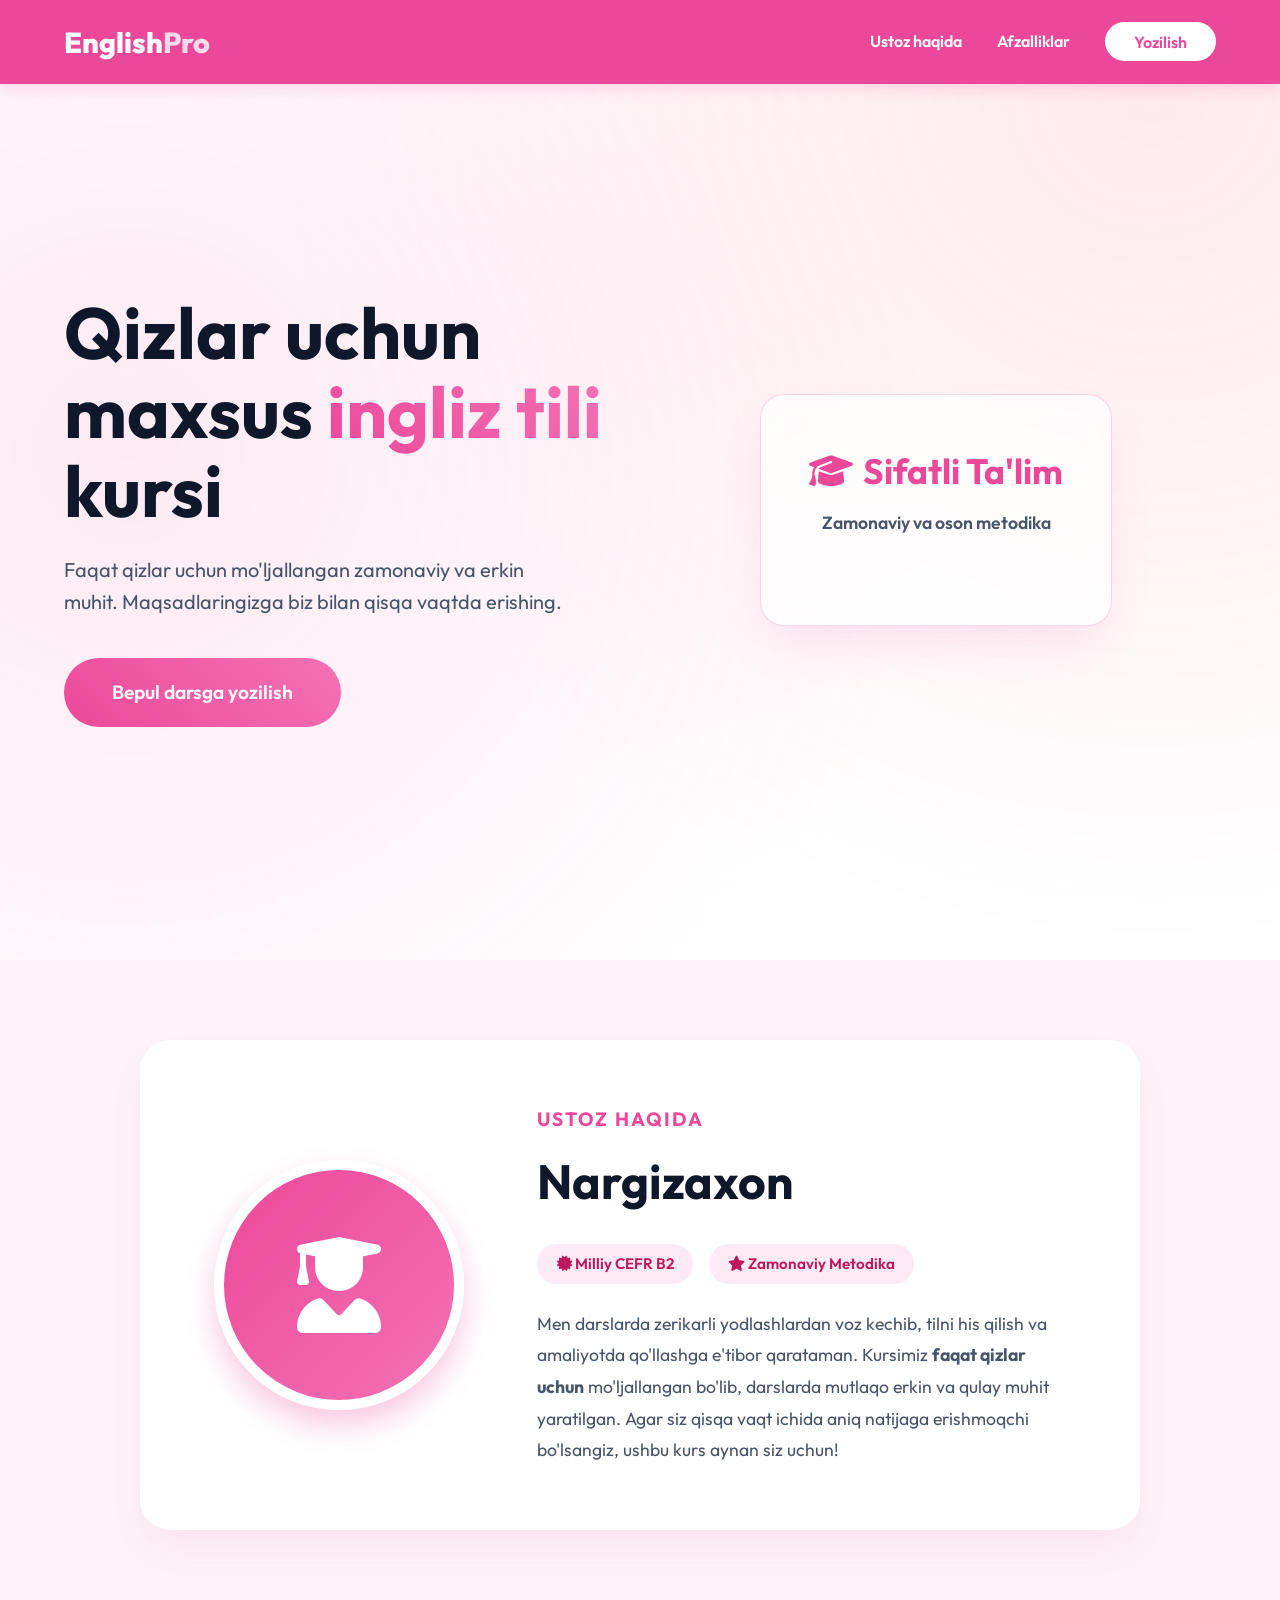
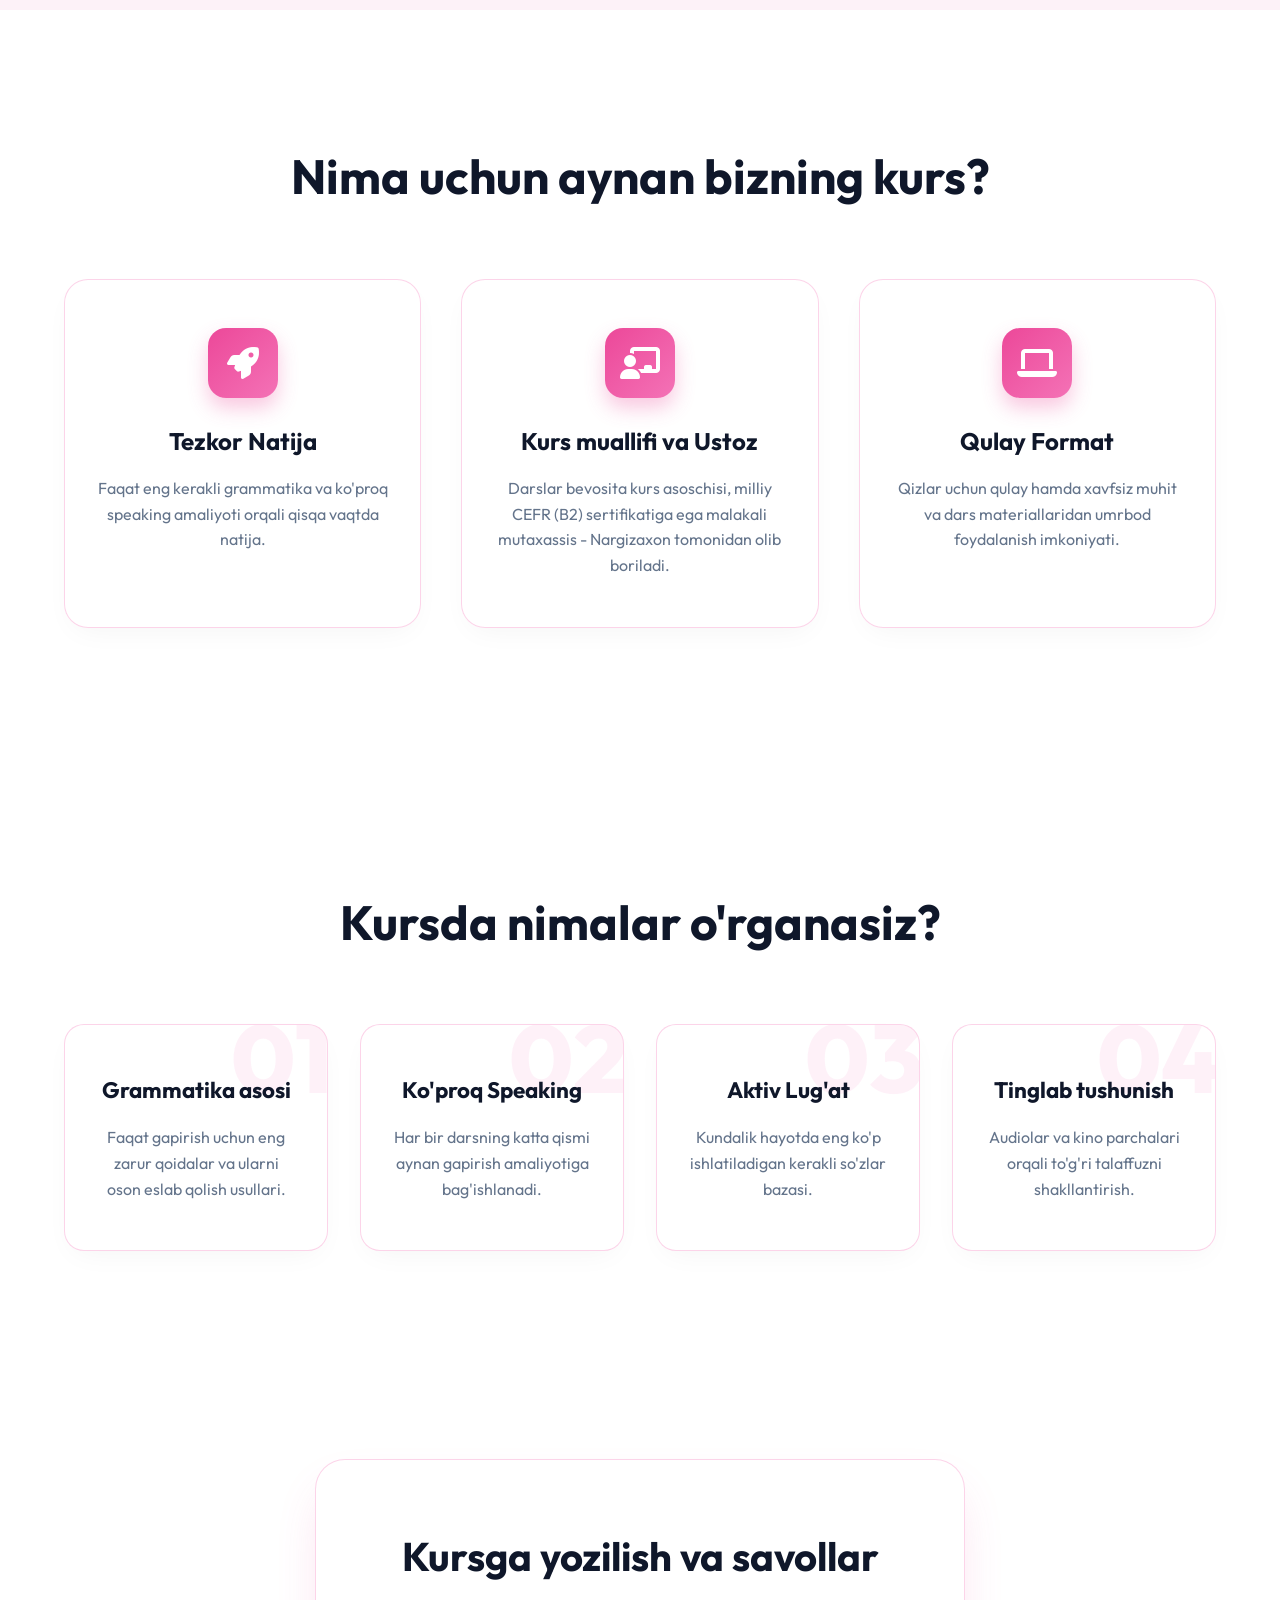
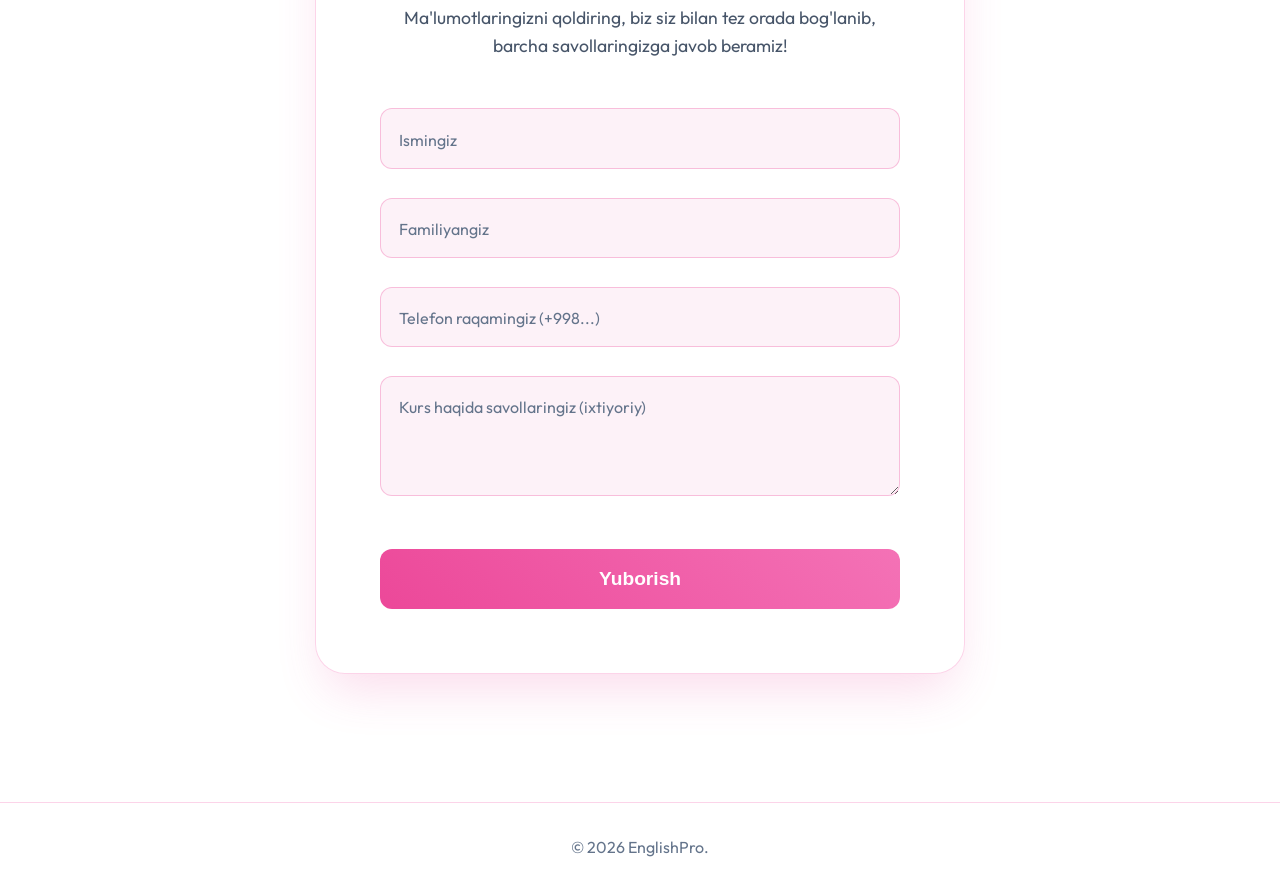
==== index.html @ aa1585ba "Add files via upload" ====
<!DOCTYPE html>
<html lang="uz">
<head>
    <meta charset="UTF-8">
    <meta name="viewport" content="width=device-width, initial-scale=1.0">
    <title>Ingliz Tili Kurslari - Eng yaxshi natija</title>
    <meta name="description" content="Zamonaviy metodika asosida ingliz tilini tez va oson o'rganing.">
    <link rel="stylesheet" href="style.css">
    <link href="https://fonts.googleapis.com/css2?family=Outfit:wght@300;400;600;800&display=swap" rel="stylesheet">
    <link rel="stylesheet" href="https://cdnjs.cloudflare.com/ajax/libs/font-awesome/6.4.0/css/all.min.css">
</head>
<body>
    <header class="navbar">
        <div class="logo">English<span>Pro</span></div>
        <nav>
            <a href="#teacher">Ustoz haqida</a>
            <a href="#features">Afzalliklar</a>
            <a href="#contact" class="btn-primary">Yozilish</a>
        </nav>
    </header>

    <main>
        <section class="hero">
            <div class="hero-content">
                <h1>Qizlar uchun maxsus <span class="highlight">ingliz tili</span> kursi</h1>
                <p>Faqat qizlar uchun mo'ljallangan zamonaviy va erkin muhit. Maqsadlaringizga biz bilan qisqa vaqtda erishing.</p>
                <a href="#contact" class="btn-large">Bepul darsga yozilish</a>
            </div>
            <div class="hero-image">
                <div class="glass-card">
                    <h3 style="font-size: 2.2rem; color: #ec4899;"><i class="fa-solid fa-graduation-cap" style="margin-right: 10px;"></i>Sifatli Ta'lim</h3>
                    <p style="font-size: 1.1rem; margin-top: 10px; font-weight: 600;">Zamonaviy va oson metodika</p>
                </div>
            </div>
        </section>

        <section id="teacher" class="teacher-section">
            <div class="teacher-container">
                <div class="teacher-image">
                    <div class="avatar-placeholder">
                        <i class="fa-solid fa-user-graduate"></i>
                    </div>
                </div>
                <div class="teacher-info">
                    <h2>Ustoz haqida</h2>
                    <h3 class="teacher-name">Nargizaxon</h3>
                    <div class="badges">
                        <span class="badge"><i class="fa-solid fa-certificate"></i> Milliy CEFR B2</span>
                        <span class="badge"><i class="fa-solid fa-star"></i> Zamonaviy Metodika</span>
                    </div>
                    <p>Men darslarda zerikarli yodlashlardan voz kechib, tilni his qilish va amaliyotda qo'llashga e'tibor qarataman. Kursimiz <b>faqat qizlar uchun</b> mo'ljallangan bo'lib, darslarda mutlaqo erkin va qulay muhit yaratilgan. Agar siz qisqa vaqt ichida aniq natijaga erishmoqchi bo'lsangiz, ushbu kurs aynan siz uchun!</p>
                </div>
            </div>
        </section>

        <section id="features" class="features">
            <h2>Nima uchun aynan bizning kurs?</h2>
            <div class="features-grid">
                <div class="feature-card">
                    <div class="icon"><i class="fa-solid fa-rocket"></i></div>
                    <h3>Tezkor Natija</h3>
                    <p>Faqat eng kerakli grammatika va ko'proq speaking amaliyoti orqali qisqa vaqtda natija.</p>
                </div>
                <div class="feature-card">
                    <div class="icon"><i class="fa-solid fa-chalkboard-user"></i></div>
                    <h3>Kurs muallifi va Ustoz</h3>
                    <p>Darslar bevosita kurs asoschisi, milliy CEFR (B2) sertifikatiga ega malakali mutaxassis - Nargizaxon tomonidan olib boriladi.</p>
                </div>
                <div class="feature-card">
                    <div class="icon"><i class="fa-solid fa-laptop"></i></div>
                    <h3>Qulay Format</h3>
                    <p>Qizlar uchun qulay hamda xavfsiz muhit va dars materiallaridan umrbod foydalanish imkoniyati.</p>
                </div>
            </div>
        </section>

        <section id="curriculum" class="curriculum">
            <h2>Kursda nimalar o'rganasiz?</h2>
            <div class="curriculum-grid">
                <div class="curriculum-item">
                    <div class="step">01</div>
                    <h4>Grammatika asosi</h4>
                    <p>Faqat gapirish uchun eng zarur qoidalar va ularni oson eslab qolish usullari.</p>
                </div>
                <div class="curriculum-item">
                    <div class="step">02</div>
                    <h4>Ko'proq Speaking</h4>
                    <p>Har bir darsning katta qismi aynan gapirish amaliyotiga bag'ishlanadi.</p>
                </div>
                <div class="curriculum-item">
                    <div class="step">03</div>
                    <h4>Aktiv Lug'at</h4>
                    <p>Kundalik hayotda eng ko'p ishlatiladigan kerakli so'zlar bazasi.</p>
                </div>
                <div class="curriculum-item">
                    <div class="step">04</div>
                    <h4>Tinglab tushunish</h4>
                    <p>Audiolar va kino parchalari orqali to'g'ri talaffuzni shakllantirish.</p>
                </div>
            </div>
        </section>

        <section id="contact" class="contact-section">
            <div class="contact-container">
                <h2>Kursga yozilish va savollar</h2>
                <p>Ma'lumotlaringizni qoldiring, biz siz bilan tez orada bog'lanib, barcha savollaringizga javob beramiz!</p>
                
                <form name="course-contact" method="POST" data-netlify="true" action="/success.html" class="contact-form">
                    <div class="input-group">
                        <input type="text" name="name" id="name" required placeholder=" ">
                        <label for="name">Ismingiz</label>
                    </div>
                    <div class="input-group">
                        <input type="text" name="surname" id="surname" required placeholder=" ">
                        <label for="surname">Familiyangiz</label>
                    </div>
                    <div class="input-group">
                        <input type="tel" name="phone" id="phone" required placeholder=" ">
                        <label for="phone">Telefon raqamingiz (+998...)</label>
                    </div>
                    <div class="input-group">
                        <textarea name="question" id="question" rows="4" placeholder=" "></textarea>
                        <label for="question">Kurs haqida savollaringiz (ixtiyoriy)</label>
                    </div>
                    <button type="submit" class="btn-submit">Yuborish</button>
                </form>
            </div>
        </section>
    </main>

    <footer>
        <p>&copy; 2026 EnglishPro.</p>
    </footer>

    <script src="script.js"></script>
</body>
</html>
---- style.css ----
:root {
    --bg-color: #ffffff;
    --text-color: #334155;
    --heading-color: #0f172a;
    --primary: #ec4899; /* Stronger pink for buttons and highlights */
    --primary-hover: #be185d;
    --secondary: #f472b6; /* Light pink */
    --glass-bg: rgba(255, 255, 255, 0.7);
    --glass-border: rgba(244, 114, 182, 0.3);
    --input-bg: #fdf2f8; /* Very light pink background for inputs */
}

* { margin: 0; padding: 0; box-sizing: border-box; }
body {
    font-family: 'Outfit', sans-serif;
    background-color: var(--bg-color);
    color: var(--text-color);
    line-height: 1.6;
    overflow-x: hidden;
}

/* Background gradient effects */
body::before {
    content: '';
    position: fixed;
    top: -50%; left: -50%; width: 200%; height: 200%;
    background: radial-gradient(circle at 30% 50%, rgba(244, 114, 182, 0.15), transparent 40%),
                radial-gradient(circle at 70% 30%, rgba(251, 113, 133, 0.15), transparent 40%);
    z-index: -1; pointer-events: none;
}

.navbar {
    display: flex; justify-content: space-between; align-items: center;
    padding: 1.2rem 5%; position: fixed; width: 100%; top: 0; z-index: 100;
    background: var(--primary);
    box-shadow: 0 4px 15px rgba(236, 72, 153, 0.2);
}

.logo { font-size: 1.8rem; font-weight: 800; color: white; }
.logo span { color: rgba(255,255,255,0.8); }

nav a {
    color: white; text-decoration: none; margin-left: 2rem;
    font-weight: 600; transition: opacity 0.3s;
}
nav a:hover:not(.btn-primary) { opacity: 0.8; color: white; }

.btn-primary {
    background: var(--primary); color: white !important;
    padding: 0.6rem 1.8rem; border-radius: 50px; transition: all 0.3s;
}
.btn-primary:hover {
    background: var(--primary-hover); transform: translateY(-2px);
    box-shadow: 0 10px 20px rgba(236, 72, 153, 0.3);
}
.navbar .btn-primary {
    background: white; color: var(--primary) !important;
}
.navbar .btn-primary:hover {
    background: #f8fafc; color: var(--primary-hover) !important;
    box-shadow: 0 10px 20px rgba(0, 0, 0, 0.1);
}

.hero {
    min-height: 100vh; display: flex; align-items: center; justify-content: space-between;
    padding: 0 5%; margin-top: 60px;
}
.hero-content { flex: 1; padding-right: 2rem; }
.hero h1 { font-size: 4.5rem; line-height: 1.1; margin-bottom: 1.5rem; color: var(--heading-color); }
.highlight {
    background: linear-gradient(45deg, var(--primary), var(--secondary));
    -webkit-background-clip: text; -webkit-text-fill-color: transparent;
}
.hero p { font-size: 1.25rem; color: #475569; margin-bottom: 2.5rem; max-width: 500px; }

.btn-large {
    display: inline-block; background: linear-gradient(45deg, var(--primary), var(--secondary));
    color: white; padding: 1.2rem 3rem; font-size: 1.2rem; font-weight: 600;
    text-decoration: none; border-radius: 50px; transition: all 0.3s;
}
.btn-large:hover {
    transform: translateY(-3px) scale(1.05); box-shadow: 0 15px 30px rgba(236, 72, 153, 0.4);
}

.hero-image { flex: 1; display: flex; justify-content: center; align-items: center; position: relative; }
.glass-card {
    background: var(--glass-bg); backdrop-filter: blur(12px); -webkit-backdrop-filter: blur(12px);
    border: 1px solid var(--glass-border); padding: 3rem; border-radius: 24px; text-align: center;
    animation: float 6s ease-in-out infinite; box-shadow: 0 25px 50px -12px rgba(236, 72, 153, 0.15);
}
@keyframes float { 0%, 100% { transform: translateY(0); } 50% { transform: translateY(-20px); } }

.features { padding: 8rem 5%; text-align: center; }
.features h2 { font-size: 3rem; margin-bottom: 4rem; color: var(--heading-color); }
.features-grid { display: grid; grid-template-columns: repeat(auto-fit, minmax(300px, 1fr)); gap: 2.5rem; }
.feature-card {
    background: var(--glass-bg); border: 1px solid var(--glass-border);
    padding: 3rem 2rem; border-radius: 24px; transition: all 0.4s;
    box-shadow: 0 10px 30px -10px rgba(0,0,0,0.05);
}
.feature-card:hover {
    transform: translateY(-15px); border-color: var(--primary);
    box-shadow: 0 20px 40px -10px rgba(236, 72, 153, 0.2);
}
.feature-card .icon {
    font-size: 2rem;
    margin-bottom: 1.5rem;
    color: white;
    background: linear-gradient(135deg, var(--primary), var(--secondary));
    width: 70px;
    height: 70px;
    display: inline-flex;
    align-items: center;
    justify-content: center;
    border-radius: 18px;
    box-shadow: 0 10px 20px rgba(236, 72, 153, 0.3);
}
.feature-card h3 { font-size: 1.5rem; margin-bottom: 1rem; color: var(--heading-color); }
.feature-card p { color: #64748b; }

/* Teacher Section */
.teacher-section { padding: 5rem 5%; background: var(--input-bg); }
.teacher-container {
    display: flex; gap: 4rem; align-items: center; max-width: 1000px; margin: 0 auto;
    background: white; padding: 4rem; border-radius: 30px;
    box-shadow: 0 20px 40px -10px rgba(236, 72, 153, 0.1);
}
.teacher-image { flex: 1; display: flex; justify-content: center; }
.avatar-placeholder {
    width: 250px; height: 250px; background: linear-gradient(135deg, var(--primary), var(--secondary));
    border-radius: 50%; display: flex; align-items: center; justify-content: center;
    color: white; font-size: 6rem; box-shadow: 0 15px 30px rgba(236, 72, 153, 0.3);
    border: 10px solid white;
}
.teacher-info { flex: 2; text-align: left; }
.teacher-info h2 { color: var(--primary); font-size: 1.2rem; text-transform: uppercase; letter-spacing: 2px; margin-bottom: 0.5rem; }
.teacher-name { font-size: 3rem; color: var(--heading-color); margin-bottom: 1.5rem; }
.badges { display: flex; gap: 1rem; margin-bottom: 1.5rem; flex-wrap: wrap; }
.badge {
    background: rgba(244, 114, 182, 0.15); color: var(--primary-hover);
    padding: 0.5rem 1.2rem; border-radius: 50px; font-weight: 600; font-size: 0.95rem;
}
.teacher-info p { color: #475569; font-size: 1.1rem; line-height: 1.8; }

/* Curriculum Section */
.curriculum { padding: 8rem 5%; text-align: center; }
.curriculum h2 { font-size: 3rem; margin-bottom: 4rem; color: var(--heading-color); }
.curriculum-grid {
    display: grid; grid-template-columns: repeat(auto-fit, minmax(250px, 1fr)); gap: 2rem;
    max-width: 1200px; margin: 0 auto;
}
.curriculum-item {
    background: white; padding: 3rem 2rem; border-radius: 20px;
    box-shadow: 0 10px 30px -10px rgba(0,0,0,0.05); transition: all 0.3s;
    position: relative; overflow: hidden; border: 1px solid var(--glass-border);
}
.curriculum-item:hover {
    transform: translateY(-10px); box-shadow: 0 20px 40px -10px rgba(236, 72, 153, 0.2);
    border-color: var(--primary);
}
.step {
    position: absolute; top: -15px; right: -5px; font-size: 6rem; font-weight: 800;
    color: rgba(244, 114, 182, 0.1); line-height: 1; z-index: 0; user-select: none;
}
.curriculum-item h4 { font-size: 1.4rem; color: var(--heading-color); margin-bottom: 1rem; position: relative; z-index: 1; }
.curriculum-item p { color: #64748b; position: relative; z-index: 1; }

.contact-section { padding: 5rem 5% 8rem; display: flex; justify-content: center; }
.contact-container {
    background: var(--glass-bg); backdrop-filter: blur(20px); -webkit-backdrop-filter: blur(20px);
    border: 1px solid var(--glass-border); padding: 4rem; border-radius: 30px;
    max-width: 650px; width: 100%; text-align: center;
    box-shadow: 0 25px 50px -12px rgba(236, 72, 153, 0.2);
}
.contact-container h2 { font-size: 2.5rem; margin-bottom: 1rem; color: var(--heading-color); }
.contact-container p { color: #475569; margin-bottom: 3rem; font-size: 1.1rem; }
.contact-form { display: flex; flex-direction: column; gap: 1.8rem; }
.input-group { position: relative; text-align: left; }
.input-group input, .input-group textarea {
    width: 100%; background: var(--input-bg); border: 1px solid rgba(236, 72, 153, 0.3);
    padding: 1.2rem; border-radius: 12px; color: var(--text-color); font-size: 1rem;
    font-family: inherit; outline: none; transition: all 0.3s;
}
.input-group textarea { resize: vertical; min-height: 120px; }
.input-group input:focus, .input-group textarea:focus {
    border-color: var(--primary); box-shadow: 0 0 15px rgba(236, 72, 153, 0.2); background: white;
}
.input-group label {
    position: absolute; left: 1.2rem; top: 1.2rem; color: #64748b;
    transition: all 0.3s ease; pointer-events: none; font-size: 1rem;
}
.input-group input:focus ~ label, .input-group input:not(:placeholder-shown) ~ label,
.input-group textarea:focus ~ label, .input-group textarea:not(:placeholder-shown) ~ label {
    top: -0.6rem; left: 1rem; font-size: 0.85rem; background: white;
    padding: 0 0.5rem; color: var(--primary); border-radius: 4px; border: 1px solid rgba(236, 72, 153, 0.3);
}

.btn-submit {
    background: linear-gradient(45deg, var(--primary), var(--secondary));
    color: white; border: none; padding: 1.2rem; font-size: 1.2rem; font-weight: 600;
    border-radius: 12px; cursor: pointer; transition: all 0.3s; margin-top: 1rem;
}
.btn-submit:hover { transform: translateY(-2px); box-shadow: 0 10px 25px rgba(236, 72, 153, 0.4); }

.success-page { height: 100vh; display: flex; justify-content: center; align-items: center; text-align: center; padding: 0 5%; }
footer { text-align: center; padding: 2rem; border-top: 1px solid var(--glass-border); color: #64748b; background: rgba(255, 255, 255, 0.9); }

@media (max-width: 768px) {
    .hero { flex-direction: column; text-align: center; padding-top: 8rem; }
    .hero-content { padding-right: 0; margin-bottom: 4rem; }
    .hero h1 { font-size: 3rem; }
    nav { display: none; }
    .contact-container { padding: 2rem; }
}
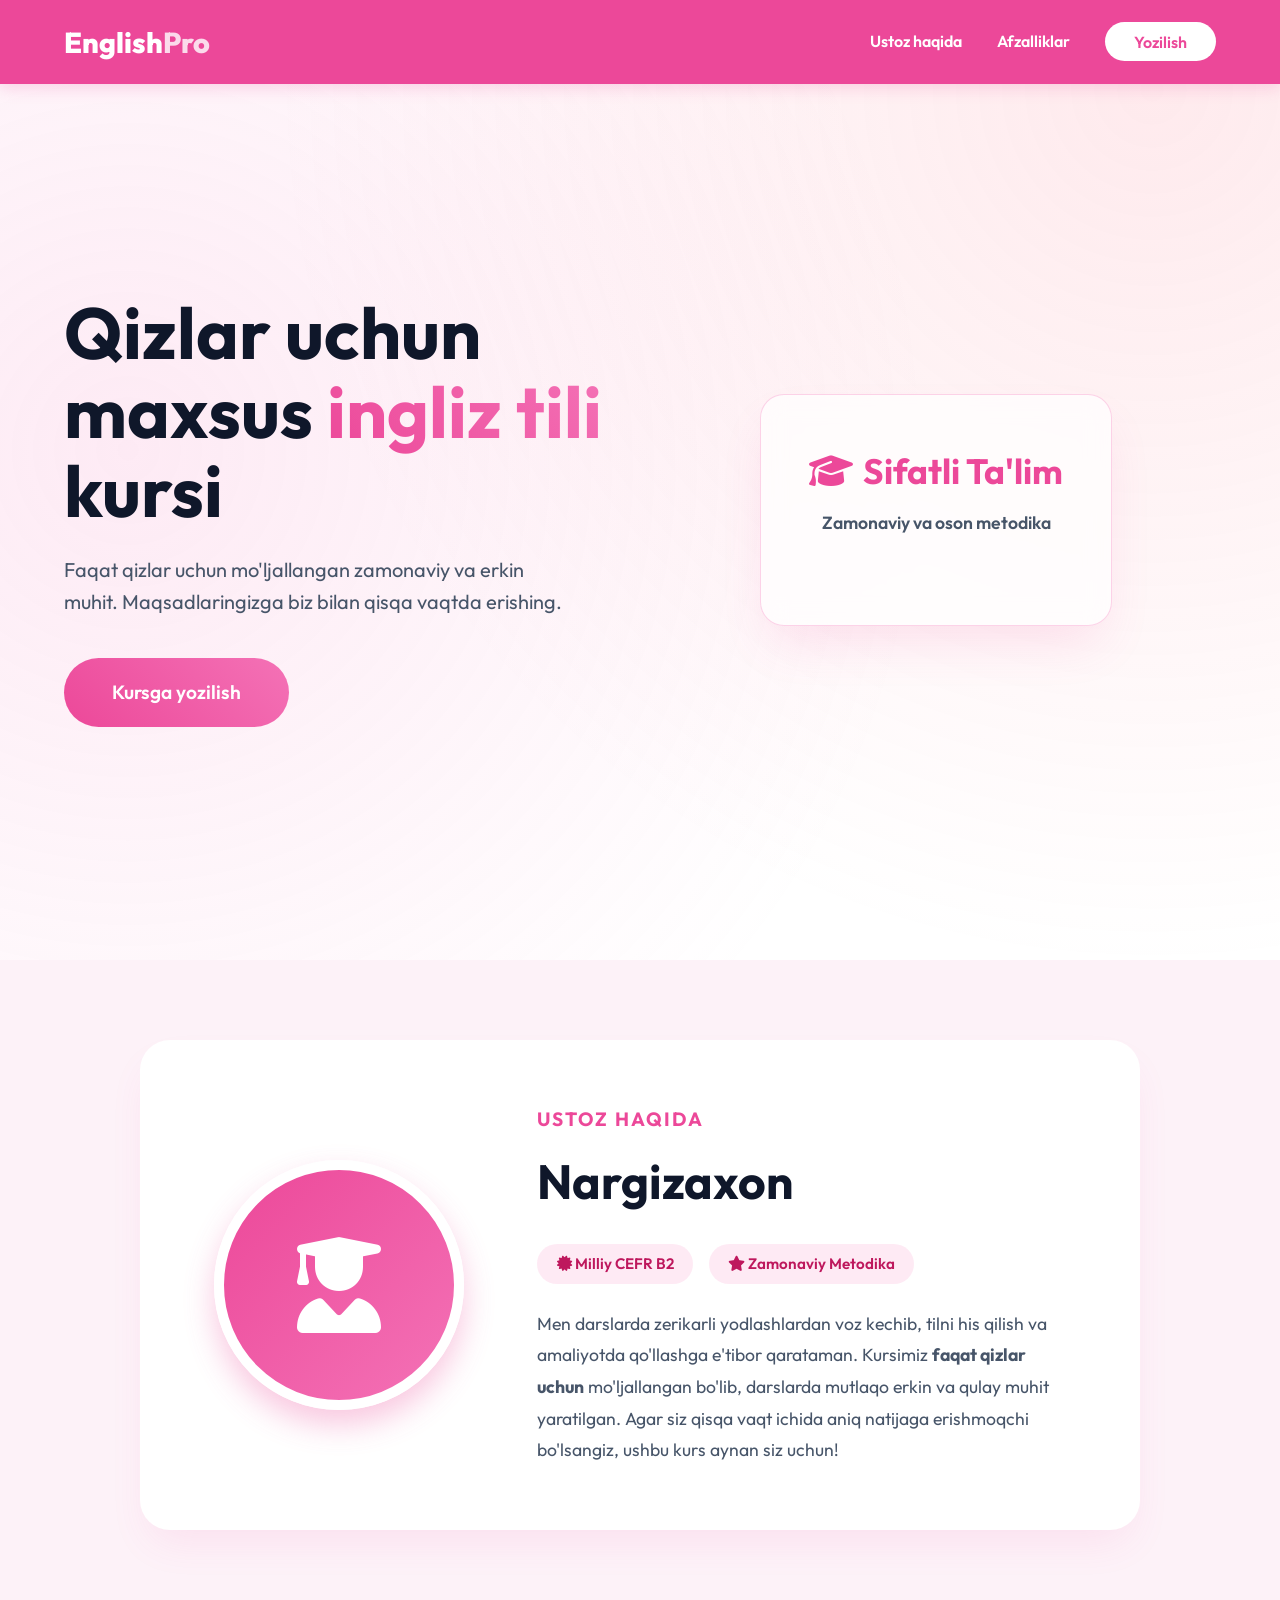
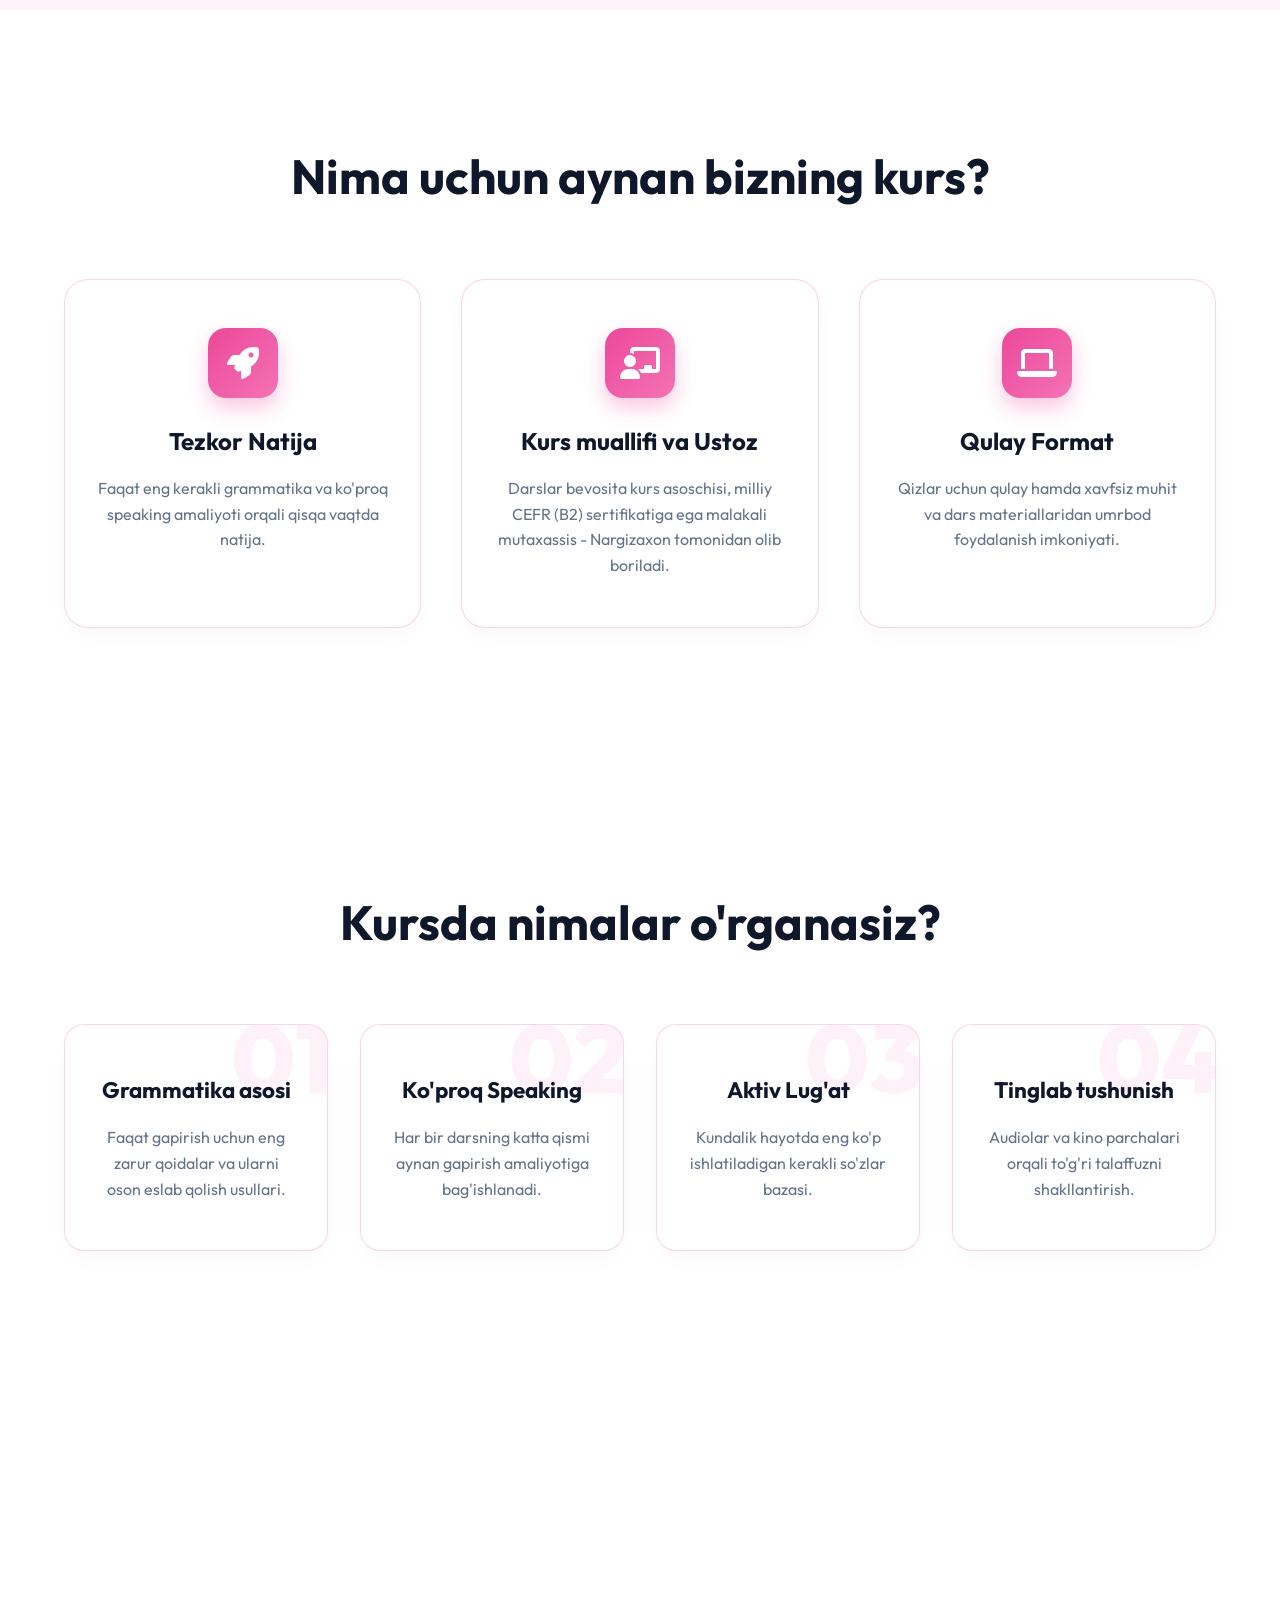
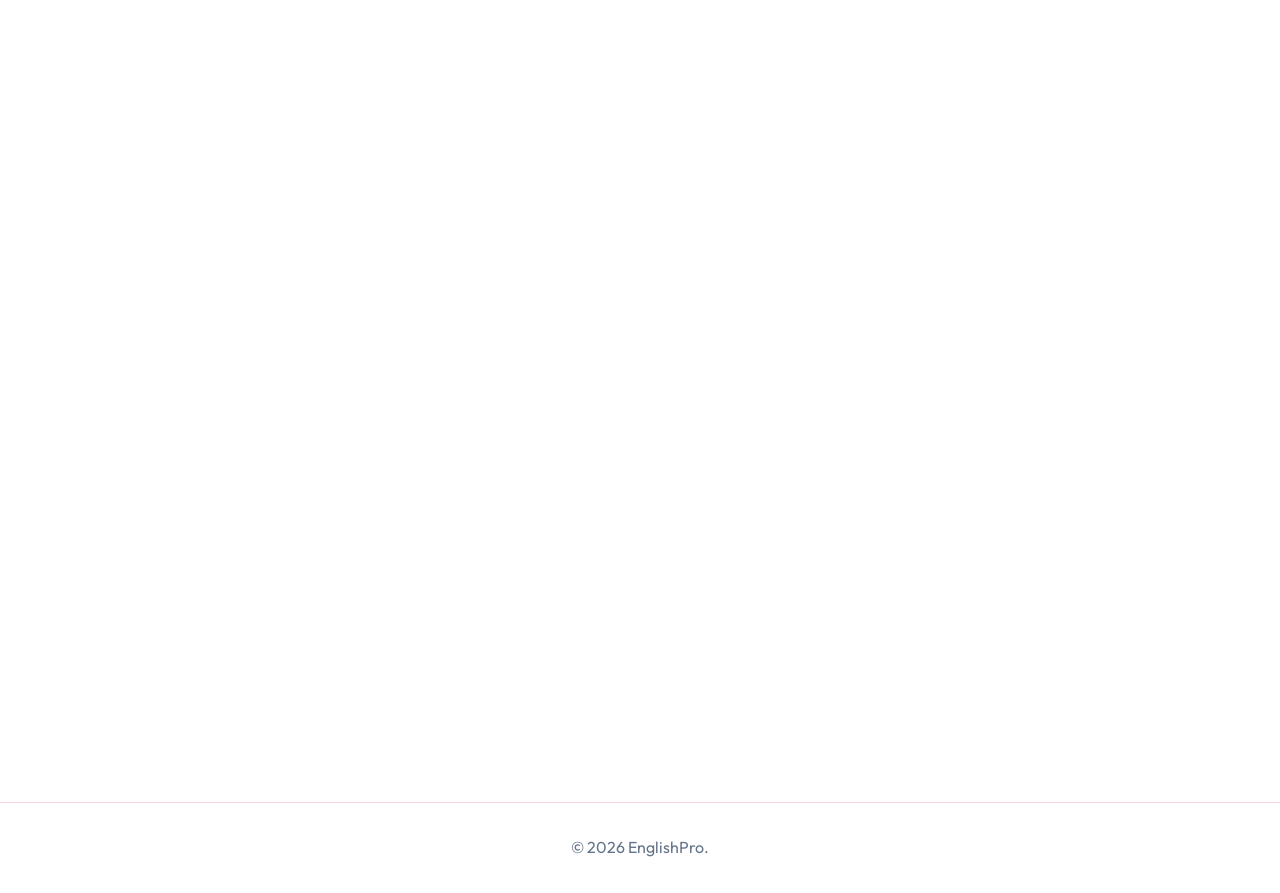
==== commit 0568a46a: "Add files via upload" ====
--- a/index.html
+++ b/index.html
@@ -24,7 +24,7 @@
             <div class="hero-content">
                 <h1>Qizlar uchun maxsus <span class="highlight">ingliz tili</span> kursi</h1>
                 <p>Faqat qizlar uchun mo'ljallangan zamonaviy va erkin muhit. Maqsadlaringizga biz bilan qisqa vaqtda erishing.</p>
-                <a href="#contact" class="btn-large">Bepul darsga yozilish</a>
+                <a href="#contact" class="btn-large">Kursga yozilish</a>
             </div>
             <div class="hero-image">
                 <div class="glass-card">
--- a/style.css
+++ b/style.css
@@ -208,7 +208,18 @@
 @media (max-width: 768px) {
     .hero { flex-direction: column; text-align: center; padding-top: 8rem; }
     .hero-content { padding-right: 0; margin-bottom: 4rem; }
-    .hero h1 { font-size: 3rem; }
+    .hero h1 { font-size: 2.5rem; }
+    .hero p { font-size: 1.1rem; }
     nav { display: none; }
     .contact-container { padding: 2rem; }
-}
+    
+    .teacher-container { flex-direction: column; padding: 2rem; text-align: center; }
+    .teacher-info { text-align: center; }
+    .badges { justify-content: center; }
+    .avatar-placeholder { width: 180px; height: 180px; font-size: 4rem; }
+    
+    .features, .curriculum, .teacher-section { padding: 4rem 5%; }
+    .contact-section { padding: 2rem 5% 4rem; }
+    .features h2, .curriculum h2 { font-size: 2.2rem; margin-bottom: 2rem; }
+    .teacher-name { font-size: 2.2rem; }
+}
